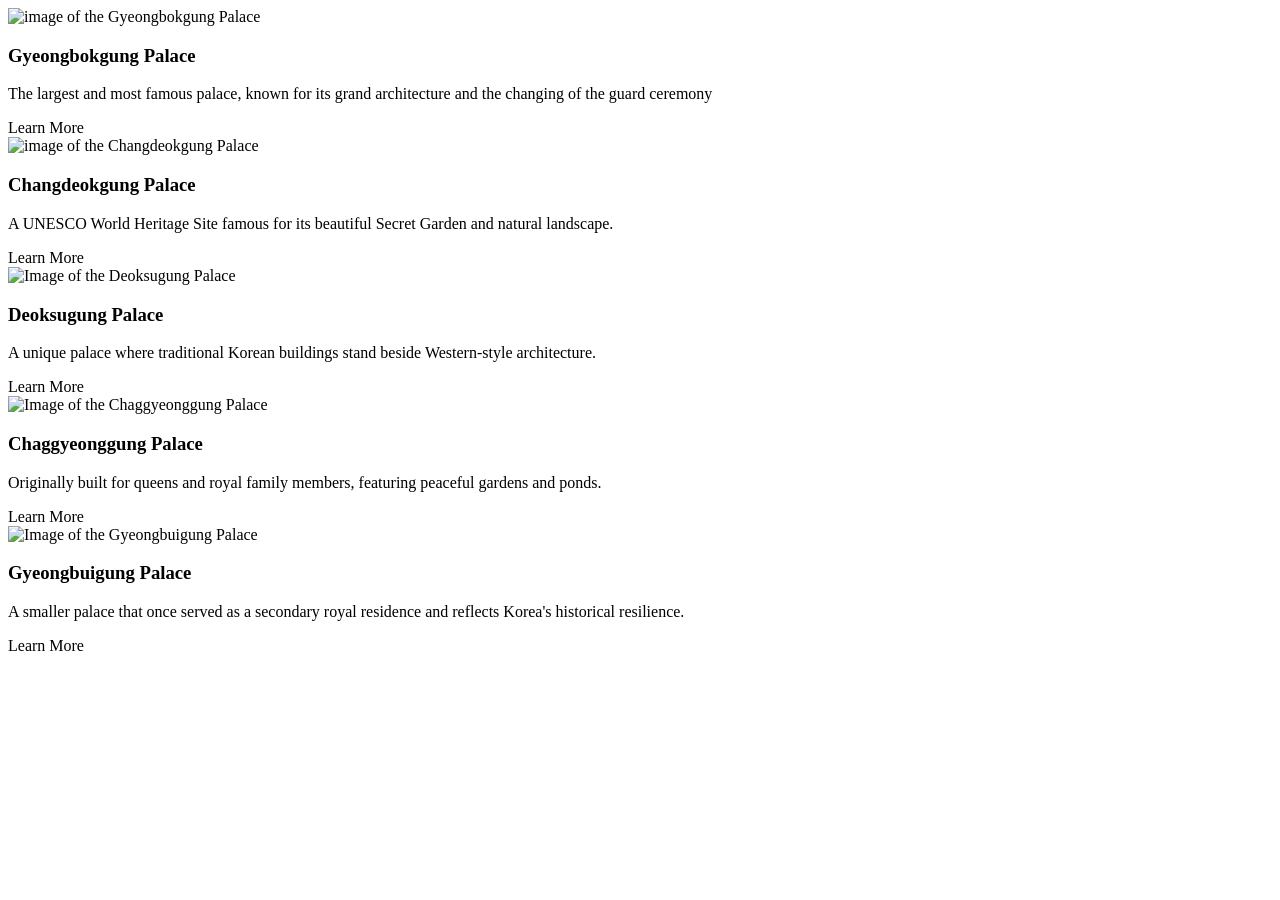
==== palaces.html @ a1d44758 "Added The first page Added the palaces page, just the html for now. I need the images in the folder." ====
<!DOCTYPE html>
<html lang="en">
<head>
    <meta charset="UTF-8">
    <meta name="viewport" content="width=device-width, initial-scale=1.0">
    <title>Document</title>
</head>
<body>
    <div class="box">
        <img alt="image of the Gyeongbokgung Palace">
        <h3>Gyeongbokgung Palace</h3>
        <p>The largest and most famous palace, known for its grand architecture and the changing of the guard ceremony</p>
        <a>Learn More</a>
    </div>
    <div class="box">
        <img alt="image of the Changdeokgung Palace">
        <h3>Changdeokgung Palace</h3>
        <p>A UNESCO World Heritage Site famous for its beautiful Secret Garden and natural landscape.</p>
        <a>Learn More</a>
    </div>    
    <div class="box">
        <img alt="Image of the Deoksugung Palace">
        <h3>Deoksugung Palace</h3>
        <p>A unique palace where traditional Korean buildings stand beside Western-style architecture.</p>
        <a>Learn More</a>
        </div> 
    <div class="box">
        <img alt="Image of the Chaggyeonggung Palace">
        <h3>Chaggyeonggung Palace</h3>
        <p> Originally built for queens and royal family members, featuring peaceful gardens and ponds.</p>
        <a>Learn More</a>
    </div>
    <div class="box">
        <img alt="Image of the Gyeongbuigung Palace">
        <h3>Gyeongbuigung Palace</h3>
        <p> A smaller palace that once served as a secondary royal residence and reflects Korea's historical resilience. </p>
        <a>Learn More</a>
    </div>
</body>
</html>
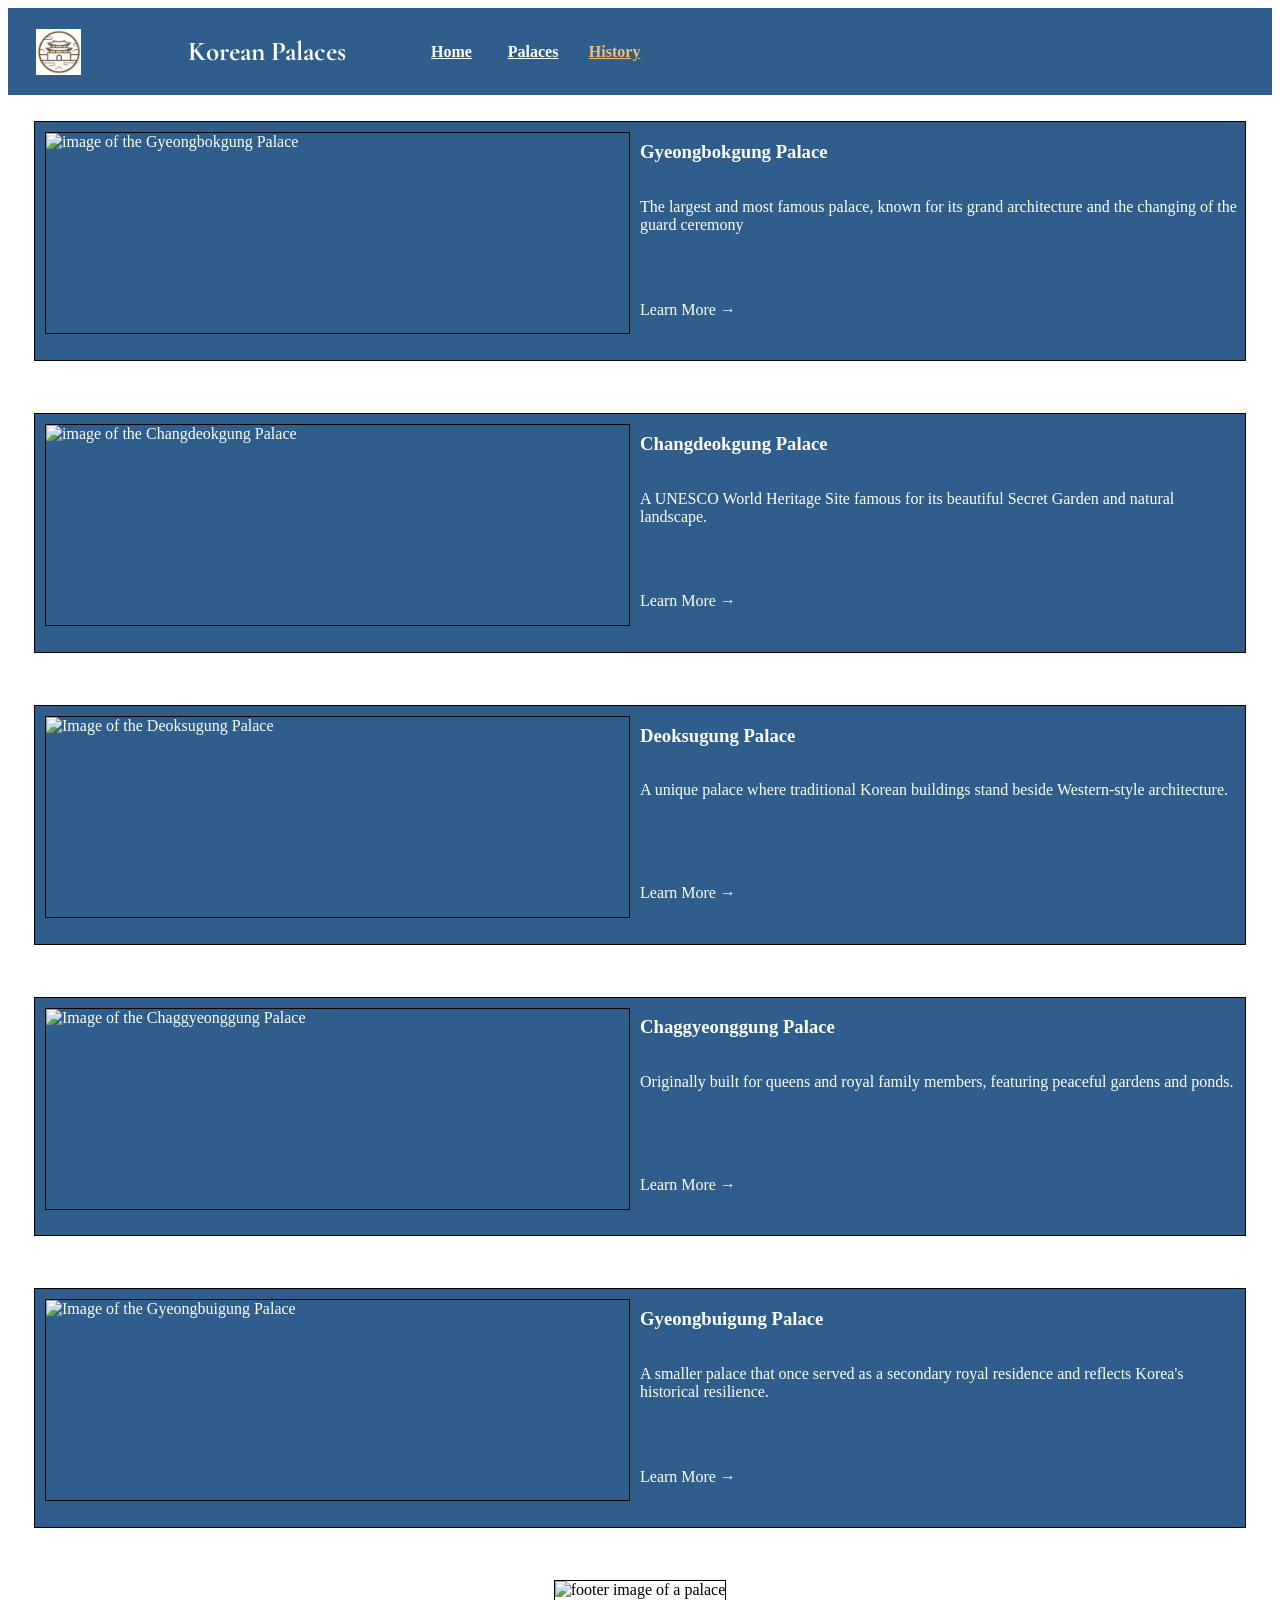
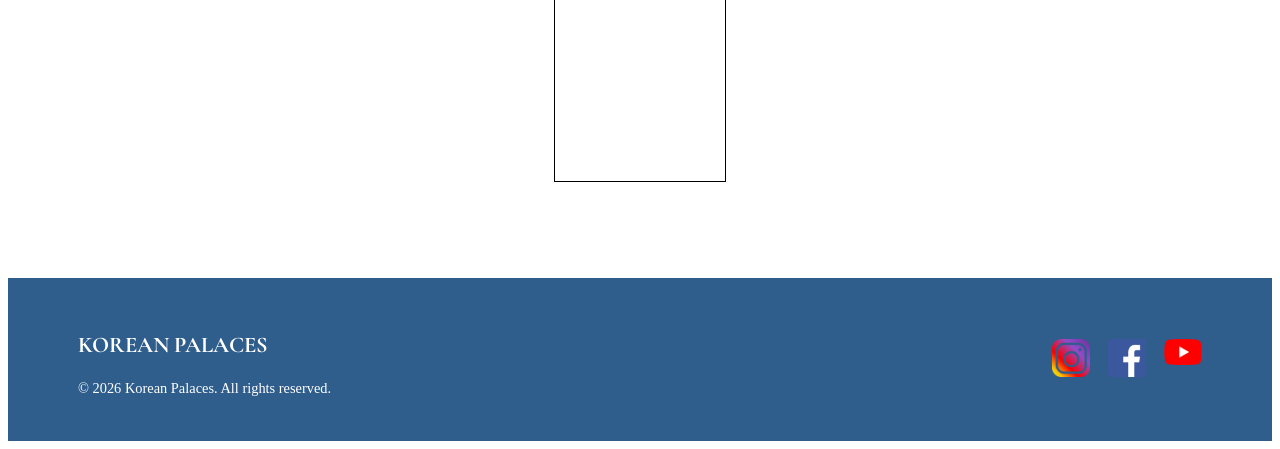
==== commit d19d7de4: "added some css for palaces page not done yet just saving" ====
--- a/palaces.html
+++ b/palaces.html
@@ -3,38 +3,76 @@
 <head>
     <meta charset="UTF-8">
     <meta name="viewport" content="width=device-width, initial-scale=1.0">
-    <title>Document</title>
+    <title>Palaces</title>
+    <link rel="stylesheet" href="styles/palaces.css">
 </head>
-<body>
+<header>
+
+    <nav>
+        <img class="logo" src="images/logo.png" alt="logo image">
+        <h3>Korean Palaces</h3>
+        <a href="index.html">Home</a>
+        <a href="palaces.html">Palaces</a>
+        <a href="history.html" class="active">History</a>
+    </nav>
+</header>
+<main>
     <div class="box">
-        <img alt="image of the Gyeongbokgung Palace">
-        <h3>Gyeongbokgung Palace</h3>
-        <p>The largest and most famous palace, known for its grand architecture and the changing of the guard ceremony</p>
-        <a>Learn More</a>
+        <img src="images/" alt="image of the Gyeongbokgung Palace">
+        <div>
+            <h3>Gyeongbokgung Palace</h3>
+            <p>The largest and most famous palace, known for its grand architecture and the changing of the guard ceremony</p>
+            <a>Learn More &#8594</a>
+        </div>
     </div>
     <div class="box">
-        <img alt="image of the Changdeokgung Palace">
-        <h3>Changdeokgung Palace</h3>
-        <p>A UNESCO World Heritage Site famous for its beautiful Secret Garden and natural landscape.</p>
-        <a>Learn More</a>
+        <img src="images/" alt="image of the Changdeokgung Palace">
+        <div>
+            <h3>Changdeokgung Palace</h3>
+            <p>A UNESCO World Heritage Site famous for its beautiful Secret Garden and natural landscape.</p>
+            <a>Learn More &#8594</a>
+        </div>
     </div>    
     <div class="box">
-        <img alt="Image of the Deoksugung Palace">
-        <h3>Deoksugung Palace</h3>
-        <p>A unique palace where traditional Korean buildings stand beside Western-style architecture.</p>
-        <a>Learn More</a>
-        </div> 
+        <img src="images/" alt="Image of the Deoksugung Palace">
+        <div>
+            <h3>Deoksugung Palace</h3>
+            <p>A unique palace where traditional Korean buildings stand beside Western-style architecture.</p>
+            <a>Learn More &#8594</a>
+        </div>
+    </div> 
     <div class="box">
-        <img alt="Image of the Chaggyeonggung Palace">
-        <h3>Chaggyeonggung Palace</h3>
-        <p> Originally built for queens and royal family members, featuring peaceful gardens and ponds.</p>
-        <a>Learn More</a>
+        <img src="images/" alt="Image of the Chaggyeonggung Palace">
+        <div>
+            <h3>Chaggyeonggung Palace</h3>
+            <p> Originally built for queens and royal family members, featuring peaceful gardens and ponds.</p>
+            <a>Learn More &#8594</a>  
+    </div>
     </div>
     <div class="box">
-        <img alt="Image of the Gyeongbuigung Palace">
-        <h3>Gyeongbuigung Palace</h3>
-        <p> A smaller palace that once served as a secondary royal residence and reflects Korea's historical resilience. </p>
-        <a>Learn More</a>
+        <img src="images/" alt="Image of the Gyeongbuigung Palace">
+        <div>
+            <h3>Gyeongbuigung Palace</h3>
+            <p> A smaller palace that once served as a secondary royal residence and reflects Korea's historical resilience. </p>
+            <a>Learn More &#8594</a>
+        </div>
     </div>
-</body>
+
+    <img id="bottom" src="images/" alt="footer image of a palace">
+</main>
+
+<footer>
+
+    <div class="footer-left">
+        <h3>KOREAN PALACES</h3>
+        <p>&copy; 2026 Korean Palaces. All rights reserved.</p>
+    </div>
+
+    <div class="social">
+        <a href="#"><img src="images/instagram.png" alt="Instagram"></a>
+        <a href="#"><img src="images/facebook.png" alt="Facebook"></a>
+        <a href="#"><img src="images/youtube.png" alt="YouTube"></a>
+    </div>
+
+</footer>
 </html>
--- a/styles/palaces.css
+++ b/styles/palaces.css
@@ -0,0 +1,107 @@
+@import url('https://fonts.googleapis.com/css2?family=Cormorant+Garamond:wght@400;600;700&family=Lato:wght@300;400;700&display=swap');
+
+header {
+    background: #2F5D8C;
+    color: white;
+    display: flex;
+    justify-content: space-between;
+    align-items: center;
+}
+
+header img {
+    width: 45px;
+}
+
+header h3 {
+    font-family: "Cormorant Garamond", serif;
+    font-size: 1.7rem;
+    font-weight: 700;
+}
+
+nav {
+    display: grid;
+    gap:30px;
+    grid-template-columns: 100px 5fr 1fr 1fr 1fr;
+    align-items: center;
+    justify-items: center;
+}
+
+nav a {
+    color: white;
+    font-weight: 600;
+    transition: .3s; 
+}
+
+nav a:hover,
+nav .active {
+    color: #F5BD74;
+}
+
+footer {
+    background: #2F5D8C;
+    color: white;
+
+    display: flex;
+    justify-content: space-between;
+    align-items: center;
+
+    padding: 30px 70px;
+    margin-top: 70px;
+}
+
+.footer-left h3 {
+    font-family: "Cormorant Garamond", serif;
+    font-size: 1.4rem;
+}
+
+.footer-left p {
+    margin-top: 5px;
+    font-size: .9rem;
+}
+
+.social {
+    display: flex;
+    gap: 18px;
+}
+
+.social img {
+    width: 38px;
+    transition: .3s;
+}
+
+.social img:hover {
+    transform: scale(1.1);
+}
+
+main {
+    display: grid;
+    grid-template-rows: repeat(1fr,6) ;
+}
+
+.box {
+    display: grid;
+    grid-template-columns: 1fr 1fr;
+    border: 1px #000 solid;
+    margin: 26px;
+    background: #2F5D8C;
+    color: #fff;
+}
+
+.box img {
+    height:200px;
+    margin: 10px;
+    border: 1px #000 solid;
+}
+
+.box div {
+    display:grid;
+    grid-template-rows: 1fr 2fr 1fr;
+}
+
+#bottom {
+    height:200px;
+    border: 1px #000 solid;
+    width:1fr;
+    margin: 26px;
+    justify-self: center;
+}
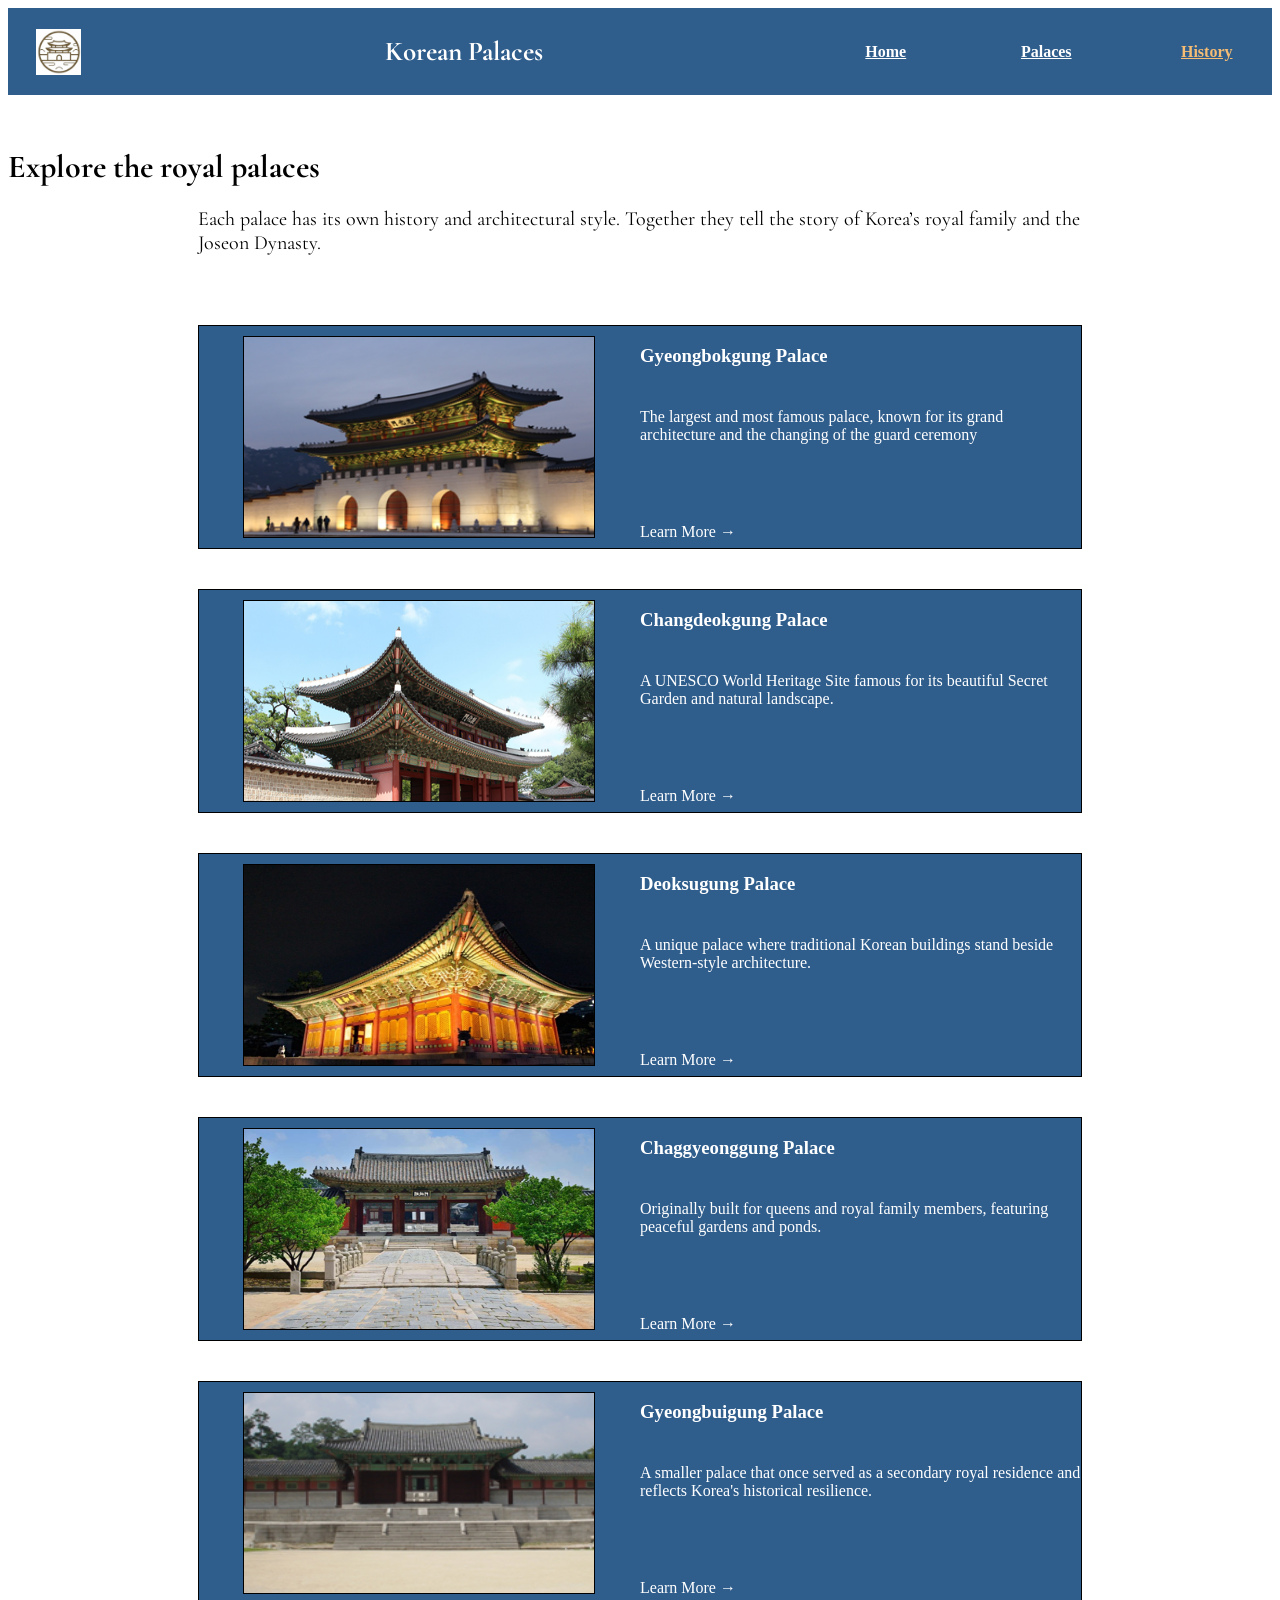
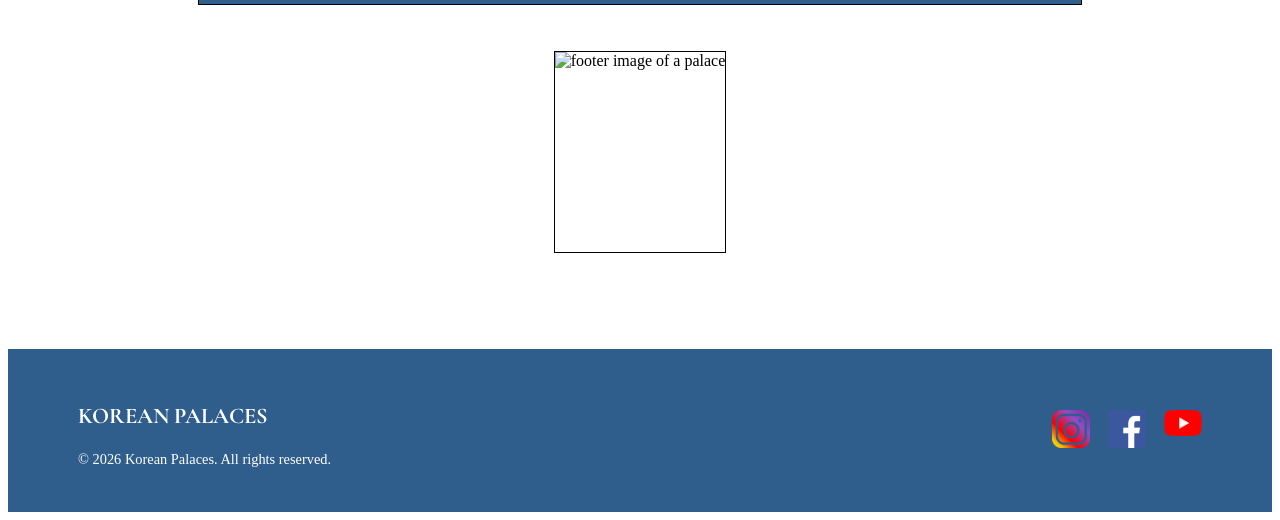
==== commit 0a529e52: "palaces fin fished the palaces" ====
--- a/palaces.html
+++ b/palaces.html
@@ -15,10 +15,14 @@
         <a href="palaces.html">Palaces</a>
         <a href="history.html" class="active">History</a>
     </nav>
+    <div id="hero">
+        <h1>Explore the royal palaces</h1>
+        <p>Each palace has its own history and architectural style. Together they tell the story of Korea’s royal family and the Joseon Dynasty. </p>
+    </div>
 </header>
 <main>
     <div class="box">
-        <img src="images/" alt="image of the Gyeongbokgung Palace">
+        <img src="images/Picture4.png" alt="image of the Gyeongbokgung Palace">
         <div>
             <h3>Gyeongbokgung Palace</h3>
             <p>The largest and most famous palace, known for its grand architecture and the changing of the guard ceremony</p>
@@ -26,7 +30,7 @@
         </div>
     </div>
     <div class="box">
-        <img src="images/" alt="image of the Changdeokgung Palace">
+        <img src="images/Picture5.png" alt="image of the Changdeokgung Palace">
         <div>
             <h3>Changdeokgung Palace</h3>
             <p>A UNESCO World Heritage Site famous for its beautiful Secret Garden and natural landscape.</p>
@@ -34,7 +38,7 @@
         </div>
     </div>    
     <div class="box">
-        <img src="images/" alt="Image of the Deoksugung Palace">
+        <img src="images/Picture6.jpg" alt="Image of the Deoksugung Palace">
         <div>
             <h3>Deoksugung Palace</h3>
             <p>A unique palace where traditional Korean buildings stand beside Western-style architecture.</p>
@@ -42,7 +46,7 @@
         </div>
     </div> 
     <div class="box">
-        <img src="images/" alt="Image of the Chaggyeonggung Palace">
+        <img src="images/Picture7.png" alt="Image of the Chaggyeonggung Palace">
         <div>
             <h3>Chaggyeonggung Palace</h3>
             <p> Originally built for queens and royal family members, featuring peaceful gardens and ponds.</p>
@@ -50,7 +54,7 @@
     </div>
     </div>
     <div class="box">
-        <img src="images/" alt="Image of the Gyeongbuigung Palace">
+        <img src="images/Picture8.png" alt="Image of the Gyeongbuigung Palace">
         <div>
             <h3>Gyeongbuigung Palace</h3>
             <p> A smaller palace that once served as a secondary royal residence and reflects Korea's historical resilience. </p>
--- a/styles/palaces.css
+++ b/styles/palaces.css
@@ -3,7 +3,6 @@
 header {
     background: #2F5D8C;
     color: white;
-    display: flex;
     justify-content: space-between;
     align-items: center;
 }
@@ -35,6 +34,22 @@
 nav a:hover,
 nav .active {
     color: #F5BD74;
+}
+
+#hero {
+    background-color: #fff;
+    justify-items: center;
+    padding-top: 30px;
+    padding-bottom: 30px;
+    color: #000;
+    font-family: "Cormorant Garamond", serif;
+    
+}
+
+#hero p {
+    font-size: 20px;
+    margin-left: 15%;
+    margin-right: 15%;
 }
 
 footer {
@@ -82,7 +97,9 @@
     display: grid;
     grid-template-columns: 1fr 1fr;
     border: 1px #000 solid;
-    margin: 26px;
+    margin: 20px;
+    margin-left: 15%;
+    margin-right: 15%;
     background: #2F5D8C;
     color: #fff;
 }
@@ -91,11 +108,13 @@
     height:200px;
     margin: 10px;
     border: 1px #000 solid;
+    width: 350px;
+    justify-self: center;
 }
 
 .box div {
     display:grid;
-    grid-template-rows: 1fr 2fr 1fr;
+    grid-template-rows: 1fr 2fr 25px;
 }
 
 #bottom {
